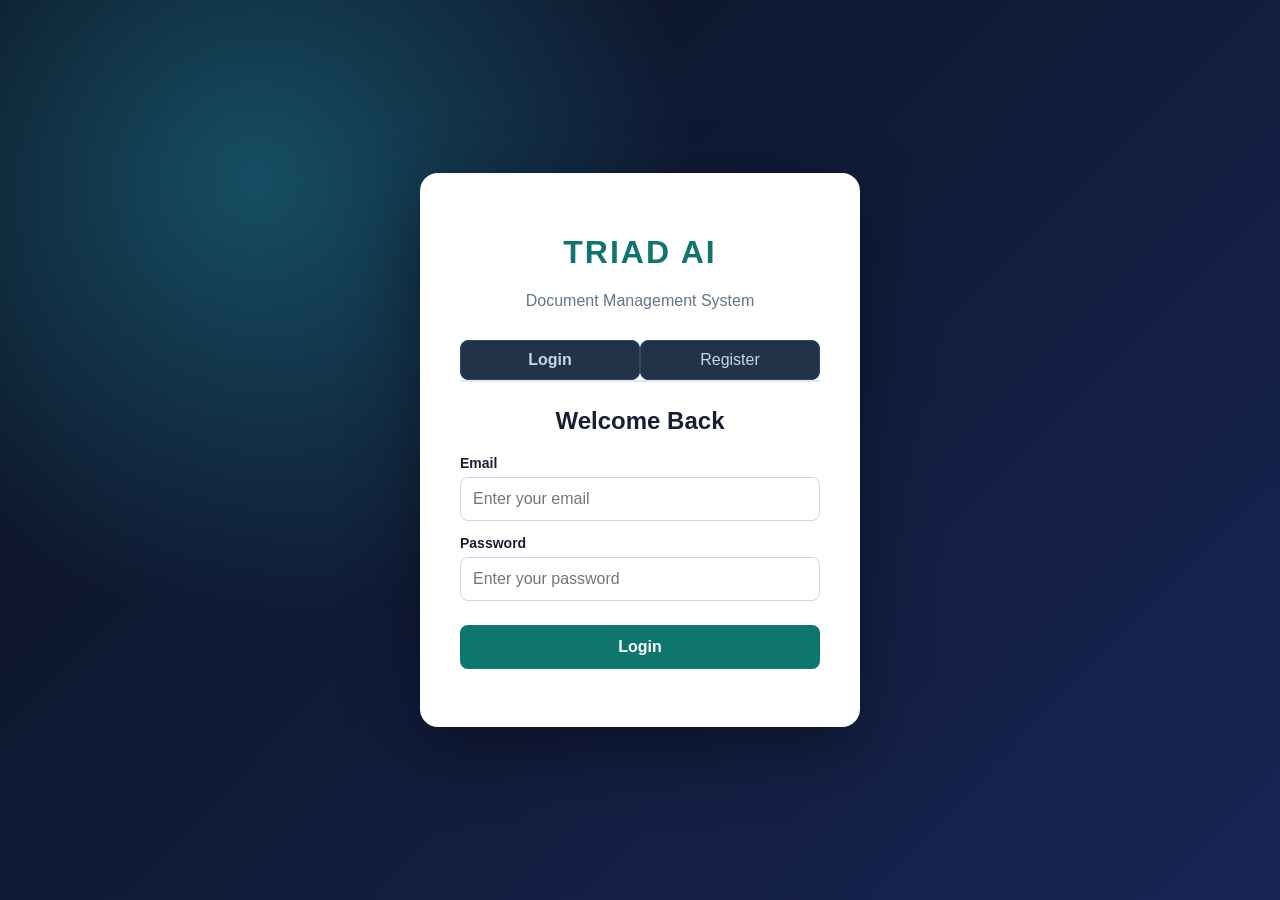
==== frontend/dashboard.html @ d1b76850 "Initial commit - TRIAD AI Document Management System" ====
<!DOCTYPE html>
<html lang="en">
<head>
  <meta charset="UTF-8">
  <meta name="viewport" content="width=device-width, initial-scale=1">
  <title>TRIAD AI | Workspace</title>
  <link rel="stylesheet" href="style.css">
</head>
<body class="workspace-body">
<div class="workspace">

  <aside class="sidebar">
    <div class="sidebar-brand">
      <div class="brand-icon">T</div>
      <div>
        <h2>TRIAD AI</h2>
        <p>Document Intelligence</p>
      </div>
    </div>

    <div class="workspace-label">WORKSPACE</div>
    <nav class="sidebar-nav">
      <button class="nav-item active" data-section="overview" onclick="showSection('overview')">◫ Overview</button>
      <button class="nav-item" data-section="documents" onclick="showSection('documents')">▤ All Documents</button>
      <button class="nav-item" data-section="upload" onclick="showSection('upload')">↑ Upload Center</button>
      <button class="nav-item" data-section="search" onclick="showSection('search')">⌕ Smart Search</button>
    </nav>

    <div class="workspace-label">MANAGEMENT</div>
    <nav class="sidebar-nav">
      <button class="nav-item" data-section="requests" onclick="showSection('requests')">✓ Access Requests</button>
      <button class="nav-item" data-section="metadata" onclick="showSection('metadata')">◇ Custom Metadata</button>
    </nav>

    <div class="sidebar-bottom">
      <div class="sidebar-user">
        <div class="user-avatar">U</div>
        <div>
          <strong>My Workspace</strong>
          <small>Secure document access</small>
        </div>
      </div>
      <button class="logout-btn" onclick="logout()">Log Out</button>
    </div>
  </aside>

  <main class="main-content">
    <header class="topbar">
      <span id="breadcrumb">Workspace / Overview</span>
      <button class="action-btn" onclick="showSection('upload')">+ Upload Document</button>
    </header>

    <div class="content-area">

      <section id="overview" class="dashboard-section">
        <div class="page-heading">
          <h1>Workspace Overview</h1>
          <p>Your secure document management center.</p>
        </div>

        <div class="stats-grid">
          <div class="stat-card">
            <p>Total Documents</p>
            <h2 id="totalDocuments">—</h2>
            <small>Accessible documents</small>
          </div>
          <div class="stat-card">
            <p>Pending Requests</p>
            <h2 id="pendingCount">—</h2>
            <small>Awaiting decisions</small>
          </div>
          <div class="stat-card">
            <p>Smart Search</p>
            <h2>OCR</h2>
            <small>Search extracted text</small>
          </div>
        </div>

        <div class="panel">
          <div class="panel-heading">
            <h2>Recent Documents</h2>
            <button onclick="showSection('documents')">View All</button>
          </div>
          <div id="recentDocuments"></div>
        </div>
      </section>

      <section id="documents" class="dashboard-section" hidden>
        <div class="page-heading">
          <h1>Document Library</h1>
          <p>Browse and filter your accessible documents.</p>
        </div>

        <div class="panel">
          <h2>Dynamic Metadata Filters</h2>
          <p class="muted-paragraph">
            Filter documents using any custom metadata field.
          </p>

          <form id="documentFilterForm">
            <div class="search-controls">
              <input
                id="filterField"
                type="text"
                placeholder="Field name (e.g. Priority)"
                aria-label="Metadata field name"
                required
              >
              <input
                id="filterValue"
                type="text"
                placeholder="Value (e.g. High)"
                aria-label="Metadata field value"
                required
              >
              <button type="submit" class="action-btn">Apply Filter</button>
              <button type="button" onclick="clearDocumentFilters()">Clear Filters</button>
            </div>
          </form>

          <p id="filterStatus" class="muted-paragraph">
            Showing all accessible documents.
          </p>
        </div>

        <div class="panel">
          <div class="panel-heading">
            <h2>All Documents</h2>
            <button onclick="loadDocuments()">Refresh</button>
          </div>
          <div id="documentList"></div>
        </div>
      </section>

      <section id="upload" class="dashboard-section" hidden>
        <div class="page-heading">
          <h1>Upload Center</h1>
          <p>Securely upload and index documents.</p>
        </div>
        <div class="panel upload-panel">
          <form id="uploadForm">
            <label for="documentFile">Select Document</label>
            <div class="upload-zone">
              <h3>Choose a document to upload</h3>
              <p>PDF, PNG, JPG, JPEG, TIFF, BMP — maximum 15 MB</p>
              <input type="file" id="documentFile" accept=".pdf,.png,.jpg,.jpeg,.tiff,.bmp" required>
            </div>
            <label for="category">Document Category</label>
            <input id="category" type="text" placeholder="e.g. Reports">
            <button class="action-btn" type="submit">Upload Document</button>
          </form>
        </div>
      </section>

      <section id="search" class="dashboard-section" hidden>
        <div class="page-heading">
          <h1>Smart Document Search</h1>
          <p>Search filenames, metadata, and OCR content.</p>
        </div>
        <div class="panel">
          <div class="search-controls">
            <input id="searchInput" type="search" placeholder="Search documents...">
            <button onclick="searchDocuments()">Search</button>
          </div>
          <div id="searchResults"></div>
        </div>
      </section>

      <section id="requests" class="dashboard-section" hidden>
        <div class="page-heading">
          <h1>Access Management</h1>
          <p>Review incoming document access requests.</p>
        </div>
        <div class="panel">
          <div class="panel-heading">
            <h2>Pending Approvals</h2>
            <button onclick="loadPendingRequests()">Refresh</button>
          </div>
          <div id="requestList"></div>
        </div>
      </section>

      <section id="metadata" class="dashboard-section" hidden>
        <div class="page-heading">
          <h1>Custom Metadata Editor</h1>
          <p>Add, edit, or remove metadata fields on documents you own.</p>
        </div>
        <div class="panel">
          <label for="metadataDocumentSelect">Choose a document</label>
          <select id="metadataDocumentSelect">
            <option value="">Loading documents...</option>
          </select>
          <p id="metadataEditorStatus" class="muted-paragraph">
            Select a document to begin.
          </p>
          <div id="metadataFields" class="metadata-fields"></div>
          <div class="metadata-actions">
            <button id="addMetadataField" type="button" onclick="addMetadataRow()" disabled>+ Add Field</button>
            <button id="saveMetadataButton" type="button" class="action-btn" onclick="saveDocumentMetadata()" disabled>Save Metadata</button>
          </div>
          <p class="muted-paragraph">
            Saving replaces the selected document's metadata. Only its owner can make changes.
          </p>
        </div>
      </section>

      <section id="details" class="dashboard-section" hidden>
        <div class="page-heading">
          <h1>Document Details</h1>
          <p>Preview documents, inspect metadata and read extracted text.</p>
        </div>
        <div class="panel">
          <div class="panel-heading">
            <div>
              <h2 id="detailFilename">Document</h2>
              <p id="detailDivision"></p>
            </div>
            <button onclick="showSection('documents')">Back to Documents</button>
          </div>
          <div class="document-detail-actions">
            <button id="detailDownloadButton" class="action-btn" disabled>Download Document</button>
            <button id="editDetailsMetadataButton" disabled>Edit Metadata</button>
          </div>
          <div class="document-detail-grid">
            <div class="panel document-preview-panel">
              <h2>Document Preview</h2>
              <p id="previewStatus">Select a document.</p>
              <iframe id="pdfPreview" title="PDF preview" hidden></iframe>
            </div>
            <div class="document-info-column">
              <div class="panel">
                <h2>Document Information</h2>
                <div id="documentInfo"></div>
              </div>
              <div class="panel">
                <h2>Custom Metadata</h2>
                <div id="documentMetadata"></div>
              </div>
            </div>
          </div>
          <div class="panel ocr-panel">
            <h2>Extracted OCR Text</h2>
            <pre id="documentOCR"></pre>
          </div>
        </div>
      </section>

      <p id="dashboardMessage" role="status" aria-live="polite"></p>
    </div>
  </main>
</div>

<script src="config.js"></script>
<script src="dashboard.js"></script>
</body>
</html>
---- frontend/style.css ----
:root{--bg:#0b1220;--sidebar:#0f172a;--surface:#151f30;--border:#29374b;--text:#f1f5f9;--muted:#94a3b8;--teal:#2dd4bf}
*{box-sizing:border-box}body{margin:0;min-height:100vh;background:var(--bg);color:var(--text);font-family:'Segoe UI',Arial,sans-serif}button,input,select{font:inherit}button{cursor:pointer}button:disabled{opacity:.55;cursor:not-allowed}button:focus-visible,input:focus-visible,select:focus-visible{outline:2px solid var(--teal);outline-offset:2px}
/* Login/register compatibility */
.auth-container{min-height:100vh;display:flex;justify-content:center;align-items:center;padding:24px;background:radial-gradient(circle at 20% 20%,#164e63,transparent 35%),linear-gradient(135deg,#0b1220,#172554)}.auth-card{width:100%;max-width:440px;background:white;color:#172033;padding:40px;border-radius:18px;box-shadow:0 24px 70px #0006}.brand{text-align:center;margin-bottom:30px}.brand h1{color:#0f766e;font-size:32px;letter-spacing:2px}.brand p{color:#64748b}.tabs{display:flex;border-bottom:2px solid #e2e8f0;margin-bottom:25px}.tabs button{flex:1;padding:12px;border:0;background:transparent;color:#64748b}.tabs button.active{color:#0f766e;border-bottom:3px solid #0f766e;font-weight:700}.auth-card h2{text-align:center}.auth-card label{display:block;font-weight:600;font-size:14px;margin:14px 0 6px}.auth-card input,.auth-card select{width:100%;padding:12px;border:1px solid #cbd5e1;border-radius:8px;background:white;color:#172033}.primary-btn{width:100%;margin-top:24px;padding:13px;border:0;border-radius:8px;background:#0f766e;color:white;font-weight:700}#message{text-align:center;margin-top:18px}
.workspace{display:flex;min-height:100vh}.sidebar{width:265px;flex-shrink:0;min-height:100vh;background:var(--sidebar);border-right:1px solid var(--border);padding:26px 16px;display:flex;flex-direction:column}.sidebar-brand{display:flex;align-items:center;gap:12px;padding:4px 10px 30px}.brand-icon{width:42px;height:42px;border-radius:12px;background:linear-gradient(135deg,#2dd4bf,#2563eb);color:#06121e;display:grid;place-items:center;font-size:24px;font-weight:900}.sidebar-brand h2{font-size:19px;margin:0}.sidebar-brand p{font-size:11px;color:var(--muted);margin:4px 0}.workspace-label{font-size:11px;letter-spacing:1.5px;color:#64748b;font-weight:700;margin:20px 12px 12px}.sidebar-nav{display:flex;flex-direction:column;gap:5px}.nav-item{padding:13px 14px;text-align:left;border:1px solid transparent;border-radius:9px;background:transparent;color:#aebdd0;font-size:14px}.nav-item:hover{background:#1c2a3e}.nav-item.active{background:#123e49;border-color:#1c6067;color:var(--teal);font-weight:600}.sidebar-bottom{margin-top:auto;padding-top:30px}.sidebar-user{display:flex;align-items:center;gap:10px;padding:15px 10px;border-top:1px solid var(--border)}.user-avatar{width:38px;height:38px;border-radius:50%;display:grid;place-items:center;background:#164e63;color:var(--teal)}.sidebar-user strong,.sidebar-user small{display:block}.sidebar-user small{color:var(--muted);font-size:11px}.logout-btn{width:100%;padding:12px;background:#351f2a;border:1px solid #653244;border-radius:9px;color:#fda4af}.main-content{flex:1;min-width:0}.topbar{min-height:76px;background:#101a2a;border-bottom:1px solid var(--border);padding:16px 36px;display:flex;align-items:center;justify-content:space-between;gap:16px}#breadcrumb{font-size:13px;color:var(--muted)}.content-area{max-width:1500px;margin:auto;padding:38px}.dashboard-section[hidden],iframe[hidden]{display:none!important}.page-heading{margin-bottom:28px}.page-heading h1{font-size:30px;margin:0 0 8px}.page-heading p,.muted-paragraph{font-size:13px;color:var(--muted);line-height:1.7}.stats-grid{display:grid;grid-template-columns:repeat(3,minmax(0,1fr));gap:20px;margin-bottom:28px}.stat-card,.panel{background:var(--surface);border:1px solid var(--border);border-radius:14px;padding:26px}.stat-card p{color:var(--muted);font-size:13px}.stat-card h2{font-size:34px;margin:8px 0}.stat-card small{color:#71839b}.panel{margin-bottom:24px}.panel h2{font-size:19px;margin:0 0 18px}.panel-heading{display:flex;align-items:center;justify-content:space-between;gap:15px;margin-bottom:22px}.panel-heading h2{margin:0}.panel-heading p{font-size:12px;color:var(--muted)}button:not(.nav-item):not(.logout-btn):not(.action-btn):not(.primary-btn){padding:10px 16px;background:#203349;color:#cbd5e1;border:1px solid #34485e;border-radius:8px}.action-btn{padding:12px 20px;background:var(--teal);color:#052e2b;border:0;border-radius:9px;font-weight:700}#documentList,#recentDocuments,#searchResults,#requestList{display:flex;flex-direction:column;gap:10px}.document-item{display:flex;align-items:center;justify-content:space-between;flex-wrap:wrap;gap:14px;padding:16px;background:#111c2c;border:1px solid var(--border);border-radius:10px}.document-row-info{min-width:0;flex:1;overflow-wrap:anywhere}.document-row-info strong{font-size:14px}.document-row-actions{display:flex;gap:8px;flex-wrap:wrap}.empty-state{padding:36px;text-align:center;color:var(--muted);border:1px dashed var(--border);border-radius:10px}.upload-panel{max-width:850px}.panel label{display:block;font-size:13px;font-weight:600;margin:14px 0 9px}.upload-zone{padding:35px;text-align:center;border:2px dashed #3b536b;border-radius:14px;background:#111c2c}.upload-zone p{color:var(--muted);font-size:13px}.upload-zone input{max-width:100%}.upload-panel input[type=text],.search-controls input,.metadata-row input,#metadataDocumentSelect{width:100%;padding:13px 15px;border:1px solid #3b536b;border-radius:9px;background:#101a2a;color:white}.upload-panel .action-btn{margin-top:20px}.search-controls{display:flex;gap:12px;margin-bottom:24px}.search-controls input{flex:1}.document-detail-actions{display:flex;justify-content:flex-end;gap:10px;flex-wrap:wrap;margin-bottom:20px}.document-detail-grid{display:grid;grid-template-columns:minmax(0,1.7fr) minmax(280px,1fr);gap:20px}.document-preview-panel{min-width:0}#pdfPreview{width:100%;height:650px;background:white;border:1px solid #34485e;border-radius:10px}.document-info-column .panel{margin-bottom:20px}.detail-field{padding:12px 0;border-bottom:1px solid var(--border)}.detail-field-label{display:block;color:var(--muted);font-size:12px;margin-bottom:6px}.detail-field-value{display:block;overflow-wrap:anywhere;font-size:14px}#previewStatus{color:var(--muted)}.ocr-panel{margin-top:20px}#documentOCR{max-height:350px;overflow:auto;white-space:pre-wrap;overflow-wrap:anywhere;padding:20px;background:var(--bg);border:1px solid var(--border);border-radius:10px;color:#cbd5e1;font-size:13px;line-height:1.7}#dashboardMessage{color:var(--teal);font-size:14px;font-weight:600}.metadata-fields{display:flex;flex-direction:column;gap:12px;margin:22px 0}.metadata-row{display:grid;grid-template-columns:minmax(0,1fr) minmax(0,1.3fr) auto;gap:10px;align-items:center}.metadata-actions{display:flex;gap:12px;flex-wrap:wrap;margin:18px 0}.metadata-row button{white-space:nowrap}@media(max-width:1000px){.document-detail-grid{grid-template-columns:1fr}.stats-grid{grid-template-columns:repeat(2,minmax(0,1fr))}}@media(max-width:768px){.workspace{flex-direction:column}.sidebar{width:100%;min-height:auto}.sidebar-nav{flex-direction:row;flex-wrap:wrap}.sidebar-bottom{margin-top:20px}.topbar{padding:18px;flex-wrap:wrap}.content-area{padding:20px}.stats-grid{grid-template-columns:1fr}.panel{padding:18px}.document-item{align-items:flex-start;flex-direction:column}.search-controls{flex-direction:column}.metadata-row{grid-template-columns:1fr}.page-heading h1{font-size:24px}}
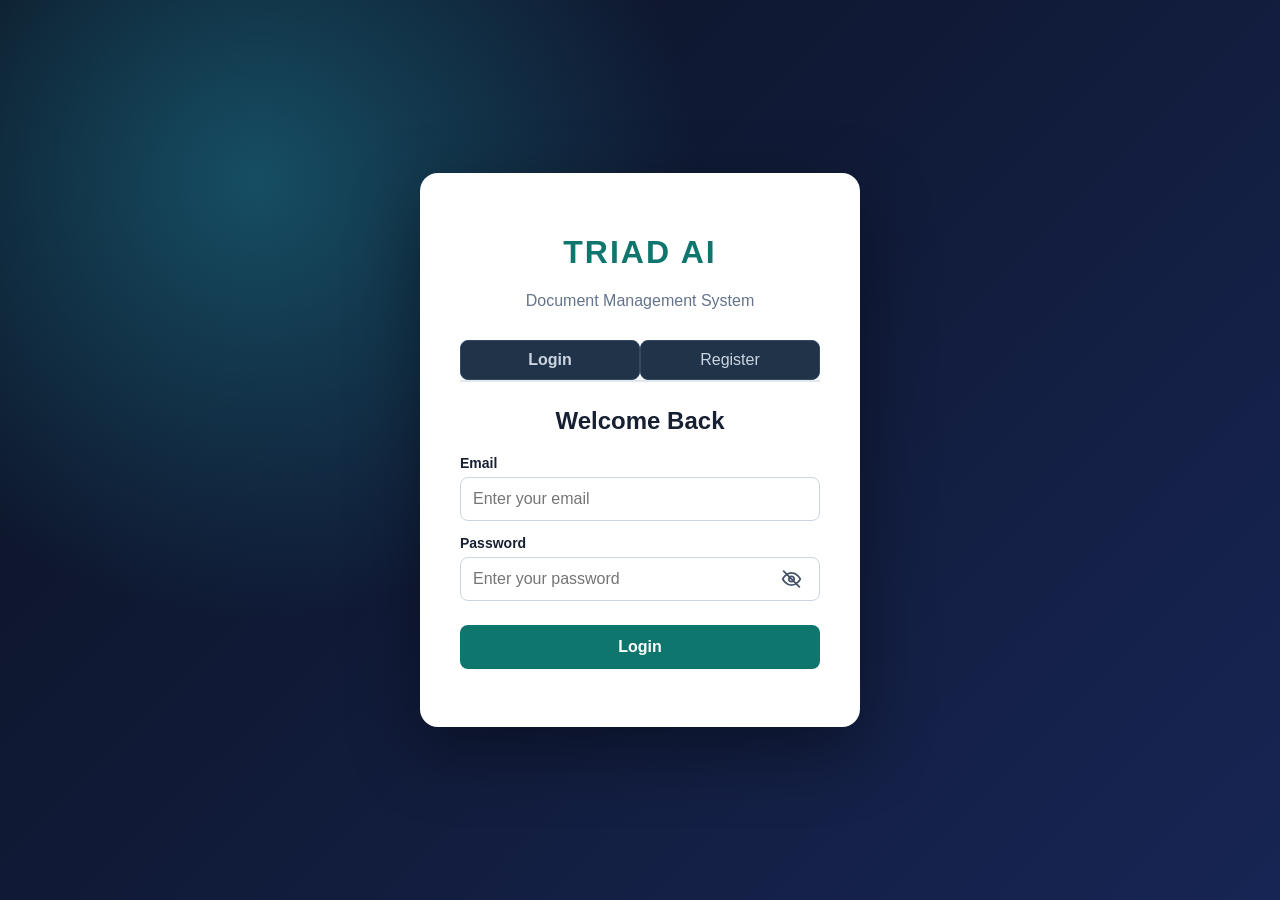
==== commit d66c74d2: "Complete TRIAD AI DMS with user approvals and document management" ====
--- a/frontend/dashboard.html
+++ b/frontend/dashboard.html
@@ -1,257 +1,596 @@
-
+﻿
 <!DOCTYPE html>
 <html lang="en">
 <head>
-  <meta charset="UTF-8">
-  <meta name="viewport" content="width=device-width, initial-scale=1">
-  <title>TRIAD AI | Workspace</title>
-  <link rel="stylesheet" href="style.css">
+    <meta charset="UTF-8">
+    <meta name="viewport" content="width=device-width, initial-scale=1">
+    <title>TRIAD AI | Workspace</title>
+    <link rel="stylesheet" href="style.css">
 </head>
-<body class="workspace-body">
+
+<body>
 <div class="workspace">
 
-  <aside class="sidebar">
-    <div class="sidebar-brand">
-      <div class="brand-icon">T</div>
-      <div>
-        <h2>TRIAD AI</h2>
-        <p>Document Intelligence</p>
-      </div>
-    </div>
-
-    <div class="workspace-label">WORKSPACE</div>
-    <nav class="sidebar-nav">
-      <button class="nav-item active" data-section="overview" onclick="showSection('overview')">◫ Overview</button>
-      <button class="nav-item" data-section="documents" onclick="showSection('documents')">▤ All Documents</button>
-      <button class="nav-item" data-section="upload" onclick="showSection('upload')">↑ Upload Center</button>
-      <button class="nav-item" data-section="search" onclick="showSection('search')">⌕ Smart Search</button>
-    </nav>
-
-    <div class="workspace-label">MANAGEMENT</div>
-    <nav class="sidebar-nav">
-      <button class="nav-item" data-section="requests" onclick="showSection('requests')">✓ Access Requests</button>
-      <button class="nav-item" data-section="metadata" onclick="showSection('metadata')">◇ Custom Metadata</button>
-    </nav>
-
-    <div class="sidebar-bottom">
-      <div class="sidebar-user">
-        <div class="user-avatar">U</div>
-        <div>
-          <strong>My Workspace</strong>
-          <small>Secure document access</small>
+    <!-- SIDEBAR -->
+    <aside class="sidebar">
+
+        <div class="sidebar-brand">
+            <div class="brand-icon">T</div>
+            <div>
+                <h2>TRIAD AI</h2>
+                <p>Document Intelligence</p>
+            </div>
         </div>
-      </div>
-      <button class="logout-btn" onclick="logout()">Log Out</button>
-    </div>
-  </aside>
-
-  <main class="main-content">
-    <header class="topbar">
-      <span id="breadcrumb">Workspace / Overview</span>
-      <button class="action-btn" onclick="showSection('upload')">+ Upload Document</button>
-    </header>
-
-    <div class="content-area">
-
-      <section id="overview" class="dashboard-section">
-        <div class="page-heading">
-          <h1>Workspace Overview</h1>
-          <p>Your secure document management center.</p>
+
+        <div class="workspace-label">WORKSPACE</div>
+
+        <nav class="sidebar-nav">
+
+            <button class="nav-item active"
+                    data-section="overview"
+                    onclick="showSection('overview')">
+                Overview
+            </button>
+
+            <button class="nav-item"
+                    data-section="documents"
+                    onclick="showSection('documents')">
+                All Documents
+            </button>
+
+            <button class="nav-item"
+                    data-section="upload"
+                    onclick="showSection('upload')">
+                Upload Center
+            </button>
+
+            <button class="nav-item"
+                    data-section="search"
+                    onclick="showSection('search')">
+                Smart Search
+            </button>
+
+        </nav>
+
+        <div class="workspace-label">MANAGEMENT</div>
+
+        <nav class="sidebar-nav">
+
+            <button class="nav-item"
+                    data-section="requests"
+                    onclick="showSection('requests')">
+                Access Requests
+            </button>
+
+            <!-- Visible only after admin verification -->
+            <button id="userApprovalsNav"
+                    class="nav-item"
+                    data-section="userApprovals"
+                    onclick="showSection('userApprovals')"
+                    hidden>
+                User Approvals
+            </button>
+
+            <button class="nav-item"
+                    data-section="metadata"
+                    onclick="showSection('metadata')">
+                Custom Metadata
+            </button>
+
+        </nav>
+
+        <div class="sidebar-bottom">
+
+            <div class="sidebar-user">
+                <div class="user-avatar">U</div>
+                <div>
+                    <strong>My Workspace</strong>
+                    <small>Secure document access</small>
+                </div>
+            </div>
+
+            <button class="logout-btn" onclick="logout()">
+                Log Out
+            </button>
+
         </div>
 
-        <div class="stats-grid">
-          <div class="stat-card">
-            <p>Total Documents</p>
-            <h2 id="totalDocuments">—</h2>
-            <small>Accessible documents</small>
-          </div>
-          <div class="stat-card">
-            <p>Pending Requests</p>
-            <h2 id="pendingCount">—</h2>
-            <small>Awaiting decisions</small>
-          </div>
-          <div class="stat-card">
-            <p>Smart Search</p>
-            <h2>OCR</h2>
-            <small>Search extracted text</small>
-          </div>
+    </aside>
+
+    <!-- MAIN CONTENT -->
+    <main class="main-content">
+
+        <header class="topbar">
+
+            <span id="breadcrumb">
+                Workspace / Overview
+            </span>
+
+            <button class="action-btn"
+                    onclick="showSection('upload')">
+                + Upload Document
+            </button>
+
+        </header>
+
+        <div class="content-area">
+
+            <!-- OVERVIEW -->
+            <section id="overview" class="dashboard-section">
+
+                <div class="page-heading">
+                    <h1>Workspace Overview</h1>
+                    <p>Your secure document management center.</p>
+                </div>
+
+                <div class="stats-grid">
+
+                    <div class="stat-card">
+                        <p>Total Documents</p>
+                        <h2 id="totalDocuments">-</h2>
+                        <small>Accessible documents</small>
+                    </div>
+
+                    <div class="stat-card">
+                        <p>Pending Requests</p>
+                        <h2 id="pendingCount">-</h2>
+                        <small>Awaiting decisions</small>
+                    </div>
+
+                    <div class="stat-card">
+                        <p>Smart Search</p>
+                        <h2>OCR</h2>
+                        <small>Search extracted text</small>
+                    </div>
+
+                </div>
+
+                <div class="panel">
+
+                    <div class="panel-heading">
+                        <h2>Recent Documents</h2>
+
+                        <button onclick="showSection('documents')">
+                            View All
+                        </button>
+                    </div>
+
+                    <div id="recentDocuments"></div>
+
+                </div>
+
+            </section>
+
+            <!-- ALL DOCUMENTS -->
+            <section id="documents"
+                     class="dashboard-section"
+                     hidden>
+
+                <div class="page-heading">
+                    <h1>Document Library</h1>
+                    <p>
+                        Browse, manage, and filter your
+                        accessible documents.
+                    </p>
+                </div>
+
+                <div class="panel">
+
+                    <h2>Dynamic Metadata Filters</h2>
+
+                    <p class="muted-paragraph">
+                        Filter documents using any custom metadata field.
+                    </p>
+
+                    <form id="documentFilterForm">
+
+                        <div class="search-controls">
+
+                            <input id="filterField"
+                                   type="text"
+                                   placeholder="Field name (e.g. Priority)"
+                                   aria-label="Metadata field name"
+                                   required>
+
+                            <input id="filterValue"
+                                   type="text"
+                                   placeholder="Value (e.g. High)"
+                                   aria-label="Metadata field value"
+                                   required>
+
+                            <button type="submit" class="action-btn">
+                                Apply Filter
+                            </button>
+
+                            <button type="button"
+                                    onclick="clearDocumentFilters()">
+                                Clear Filters
+                            </button>
+
+                        </div>
+
+                    </form>
+
+                    <p id="filterStatus" class="muted-paragraph">
+                        Showing all accessible documents.
+                    </p>
+
+                </div>
+
+                <div class="panel">
+
+                    <div class="panel-heading">
+                        <h2>All Documents</h2>
+
+                        <button onclick="loadDocuments()">
+                            Refresh
+                        </button>
+                    </div>
+
+                    <!--
+                        dashboard.js renders document cards here.
+
+                        Each document should have:
+                        - Preview
+                        - Download
+                        - Delete (owner only)
+
+                        Delete must call a protected backend API.
+                    -->
+                    <div id="documentList"></div>
+
+                </div>
+
+            </section>
+
+            <!-- UPLOAD CENTER -->
+            <section id="upload"
+                     class="dashboard-section"
+                     hidden>
+
+                <div class="page-heading">
+                    <h1>Upload Center</h1>
+                    <p>Securely upload and index documents.</p>
+                </div>
+
+                <div class="panel upload-panel">
+
+                    <form id="uploadForm">
+
+                        <label for="documentFile">
+                            Select Document
+                        </label>
+
+                        <div class="upload-zone">
+
+                            <h3>Choose a document to upload</h3>
+
+                            <p>
+                                PDF, PNG, JPG, JPEG, TIFF, BMP -
+                                maximum 15 MB
+                            </p>
+
+                            <input type="file"
+                                   id="documentFile"
+                                   accept=".pdf,.png,.jpg,.jpeg,.tiff,.bmp"
+                                   required>
+
+                        </div>
+
+                        <label for="category">
+                            Document Category
+                        </label>
+
+                        <input id="category"
+                               type="text"
+                               placeholder="e.g. Reports">
+
+                        <button class="action-btn" type="submit">
+                            Upload Document
+                        </button>
+
+                    </form>
+
+                </div>
+
+            </section>
+
+            <!-- SMART SEARCH -->
+            <section id="search"
+                     class="dashboard-section"
+                     hidden>
+
+                <div class="page-heading">
+                    <h1>Smart Document Search</h1>
+                    <p>Search filenames, metadata, and OCR content.</p>
+                </div>
+
+                <div class="panel">
+
+                    <div class="search-controls">
+
+                        <input id="searchInput"
+                               type="search"
+                               placeholder="Search documents...">
+
+                        <button onclick="searchDocuments()">
+                            Search
+                        </button>
+
+                    </div>
+
+                    <div id="searchResults"></div>
+
+                </div>
+
+            </section>
+
+            <!-- DOCUMENT ACCESS REQUESTS -->
+            <section id="requests"
+                     class="dashboard-section"
+                     hidden>
+
+                <div class="page-heading">
+                    <h1>Access Management</h1>
+                    <p>Review incoming document access requests.</p>
+                </div>
+
+                <div class="panel">
+
+                    <div class="panel-heading">
+                        <h2>Pending Approvals</h2>
+
+                        <button onclick="loadPendingRequests()">
+                            Refresh
+                        </button>
+                    </div>
+
+                    <div id="requestList"></div>
+
+                </div>
+
+            </section>
+
+            <!-- USER REGISTRATION APPROVALS -->
+            <section id="userApprovals"
+                     class="dashboard-section"
+                     hidden>
+
+                <div class="page-heading">
+                    <h1>User Approvals</h1>
+
+                    <p>
+                        Review and manage pending registrations
+                        from your division.
+                    </p>
+                </div>
+
+                <div class="stats-grid">
+
+                    <div class="stat-card">
+                        <p>Pending Registrations</p>
+
+                        <h2 id="pendingUsersCount">-</h2>
+
+                        <small>
+                            Users awaiting account approval
+                        </small>
+                    </div>
+
+                </div>
+
+                <div class="panel">
+
+                    <div class="panel-heading">
+                        <h2>Pending User Accounts</h2>
+
+                        <button type="button"
+                                onclick="loadPendingUsers()">
+                            Refresh
+                        </button>
+                    </div>
+
+                    <p class="muted-paragraph">
+                        Approve or reject registrations belonging
+                        to your division.
+                    </p>
+
+                    <div id="pendingUsersList"></div>
+
+                </div>
+
+            </section>
+
+            <!-- CUSTOM METADATA EDITOR -->
+            <section id="metadata"
+                     class="dashboard-section"
+                     hidden>
+
+                <div class="page-heading">
+                    <h1>Custom Metadata Editor</h1>
+
+                    <p>
+                        Add, edit, or remove metadata fields
+                        on documents you own.
+                    </p>
+                </div>
+
+                <div class="panel">
+
+                    <label for="metadataDocumentSelect">
+                        Choose a document
+                    </label>
+
+                    <select id="metadataDocumentSelect">
+                        <option value="">
+                            Loading documents...
+                        </option>
+                    </select>
+
+                    <p id="metadataEditorStatus"
+                       class="muted-paragraph">
+                        Select a document to begin.
+                    </p>
+
+                    <div id="metadataFields"
+                         class="metadata-fields">
+                    </div>
+
+                    <div class="metadata-actions">
+
+                        <button id="addMetadataField"
+                                type="button"
+                                onclick="addMetadataRow()"
+                                disabled>
+                            + Add Field
+                        </button>
+
+                        <button id="saveMetadataButton"
+                                type="button"
+                                class="action-btn"
+                                onclick="saveDocumentMetadata()"
+                                disabled>
+                            Save Metadata
+                        </button>
+
+                    </div>
+
+                    <p class="muted-paragraph">
+                        Saving replaces the selected document's metadata.
+                        Only its owner can make changes.
+                    </p>
+
+                </div>
+
+            </section>
+
+            <!-- DOCUMENT DETAILS -->
+            <section id="details"
+                     class="dashboard-section"
+                     hidden>
+
+                <div class="page-heading">
+
+                    <h1>Document Details</h1>
+
+                    <p>
+                        Preview documents, inspect metadata,
+                        and read extracted text.
+                    </p>
+
+                </div>
+
+                <div class="panel">
+
+                    <div class="panel-heading">
+
+                        <div>
+                            <h2 id="detailFilename">
+                                Document
+                            </h2>
+
+                            <p id="detailDivision"></p>
+                        </div>
+
+                        <button onclick="showSection('documents')">
+                            Back to Documents
+                        </button>
+
+                    </div>
+
+                    <div class="document-detail-actions">
+
+                        <button id="detailDownloadButton"
+                                class="action-btn"
+                                disabled>
+                            Download Document
+                        </button>
+
+                        <button id="editDetailsMetadataButton"
+                                disabled>
+                            Edit Metadata
+                        </button>
+
+                        <!--
+                            Delete Document will be configured
+                            in dashboard.js with owner verification.
+                        -->
+                        <button id="detailDeleteButton"
+                                type="button"
+                                class="delete-document-btn"
+                                hidden
+                                disabled>
+                            Delete Document
+                        </button>
+
+                    </div>
+
+                    <div class="document-detail-grid">
+
+                        <div class="panel document-preview-panel">
+
+                            <h2>Document Preview</h2>
+
+                            <p id="previewStatus">
+                                Select a document.
+                            </p>
+
+                            <iframe id="pdfPreview"
+                                    title="PDF preview"
+                                    hidden>
+                            </iframe>
+
+                        </div>
+
+                        <div class="document-info-column">
+
+                            <div class="panel">
+
+                                <h2>Document Information</h2>
+
+                                <div id="documentInfo"></div>
+
+                            </div>
+
+                            <div class="panel">
+
+                                <h2>Custom Metadata</h2>
+
+                                <div id="documentMetadata"></div>
+
+                            </div>
+
+                        </div>
+
+                    </div>
+
+                    <div class="panel ocr-panel">
+
+                        <h2>Extracted OCR Text</h2>
+
+                        <pre id="documentOCR"></pre>
+
+                    </div>
+
+                </div>
+
+            </section>
+
+            <!-- GLOBAL MESSAGE -->
+            <p id="dashboardMessage"
+               role="status"
+               aria-live="polite">
+            </p>
+
         </div>
 
-        <div class="panel">
-          <div class="panel-heading">
-            <h2>Recent Documents</h2>
-            <button onclick="showSection('documents')">View All</button>
-          </div>
-          <div id="recentDocuments"></div>
-        </div>
-      </section>
-
-      <section id="documents" class="dashboard-section" hidden>
-        <div class="page-heading">
-          <h1>Document Library</h1>
-          <p>Browse and filter your accessible documents.</p>
-        </div>
-
-        <div class="panel">
-          <h2>Dynamic Metadata Filters</h2>
-          <p class="muted-paragraph">
-            Filter documents using any custom metadata field.
-          </p>
-
-          <form id="documentFilterForm">
-            <div class="search-controls">
-              <input
-                id="filterField"
-                type="text"
-                placeholder="Field name (e.g. Priority)"
-                aria-label="Metadata field name"
-                required
-              >
-              <input
-                id="filterValue"
-                type="text"
-                placeholder="Value (e.g. High)"
-                aria-label="Metadata field value"
-                required
-              >
-              <button type="submit" class="action-btn">Apply Filter</button>
-              <button type="button" onclick="clearDocumentFilters()">Clear Filters</button>
-            </div>
-          </form>
-
-          <p id="filterStatus" class="muted-paragraph">
-            Showing all accessible documents.
-          </p>
-        </div>
-
-        <div class="panel">
-          <div class="panel-heading">
-            <h2>All Documents</h2>
-            <button onclick="loadDocuments()">Refresh</button>
-          </div>
-          <div id="documentList"></div>
-        </div>
-      </section>
-
-      <section id="upload" class="dashboard-section" hidden>
-        <div class="page-heading">
-          <h1>Upload Center</h1>
-          <p>Securely upload and index documents.</p>
-        </div>
-        <div class="panel upload-panel">
-          <form id="uploadForm">
-            <label for="documentFile">Select Document</label>
-            <div class="upload-zone">
-              <h3>Choose a document to upload</h3>
-              <p>PDF, PNG, JPG, JPEG, TIFF, BMP — maximum 15 MB</p>
-              <input type="file" id="documentFile" accept=".pdf,.png,.jpg,.jpeg,.tiff,.bmp" required>
-            </div>
-            <label for="category">Document Category</label>
-            <input id="category" type="text" placeholder="e.g. Reports">
-            <button class="action-btn" type="submit">Upload Document</button>
-          </form>
-        </div>
-      </section>
-
-      <section id="search" class="dashboard-section" hidden>
-        <div class="page-heading">
-          <h1>Smart Document Search</h1>
-          <p>Search filenames, metadata, and OCR content.</p>
-        </div>
-        <div class="panel">
-          <div class="search-controls">
-            <input id="searchInput" type="search" placeholder="Search documents...">
-            <button onclick="searchDocuments()">Search</button>
-          </div>
-          <div id="searchResults"></div>
-        </div>
-      </section>
-
-      <section id="requests" class="dashboard-section" hidden>
-        <div class="page-heading">
-          <h1>Access Management</h1>
-          <p>Review incoming document access requests.</p>
-        </div>
-        <div class="panel">
-          <div class="panel-heading">
-            <h2>Pending Approvals</h2>
-            <button onclick="loadPendingRequests()">Refresh</button>
-          </div>
-          <div id="requestList"></div>
-        </div>
-      </section>
-
-      <section id="metadata" class="dashboard-section" hidden>
-        <div class="page-heading">
-          <h1>Custom Metadata Editor</h1>
-          <p>Add, edit, or remove metadata fields on documents you own.</p>
-        </div>
-        <div class="panel">
-          <label for="metadataDocumentSelect">Choose a document</label>
-          <select id="metadataDocumentSelect">
-            <option value="">Loading documents...</option>
-          </select>
-          <p id="metadataEditorStatus" class="muted-paragraph">
-            Select a document to begin.
-          </p>
-          <div id="metadataFields" class="metadata-fields"></div>
-          <div class="metadata-actions">
-            <button id="addMetadataField" type="button" onclick="addMetadataRow()" disabled>+ Add Field</button>
-            <button id="saveMetadataButton" type="button" class="action-btn" onclick="saveDocumentMetadata()" disabled>Save Metadata</button>
-          </div>
-          <p class="muted-paragraph">
-            Saving replaces the selected document's metadata. Only its owner can make changes.
-          </p>
-        </div>
-      </section>
-
-      <section id="details" class="dashboard-section" hidden>
-        <div class="page-heading">
-          <h1>Document Details</h1>
-          <p>Preview documents, inspect metadata and read extracted text.</p>
-        </div>
-        <div class="panel">
-          <div class="panel-heading">
-            <div>
-              <h2 id="detailFilename">Document</h2>
-              <p id="detailDivision"></p>
-            </div>
-            <button onclick="showSection('documents')">Back to Documents</button>
-          </div>
-          <div class="document-detail-actions">
-            <button id="detailDownloadButton" class="action-btn" disabled>Download Document</button>
-            <button id="editDetailsMetadataButton" disabled>Edit Metadata</button>
-          </div>
-          <div class="document-detail-grid">
-            <div class="panel document-preview-panel">
-              <h2>Document Preview</h2>
-              <p id="previewStatus">Select a document.</p>
-              <iframe id="pdfPreview" title="PDF preview" hidden></iframe>
-            </div>
-            <div class="document-info-column">
-              <div class="panel">
-                <h2>Document Information</h2>
-                <div id="documentInfo"></div>
-              </div>
-              <div class="panel">
-                <h2>Custom Metadata</h2>
-                <div id="documentMetadata"></div>
-              </div>
-            </div>
-          </div>
-          <div class="panel ocr-panel">
-            <h2>Extracted OCR Text</h2>
-            <pre id="documentOCR"></pre>
-          </div>
-        </div>
-      </section>
-
-      <p id="dashboardMessage" role="status" aria-live="polite"></p>
-    </div>
-  </main>
+    </main>
+
 </div>
 
+<!-- JAVASCRIPT -->
 <script src="config.js"></script>
 <script src="dashboard.js"></script>
+
 </body>
 </html>
